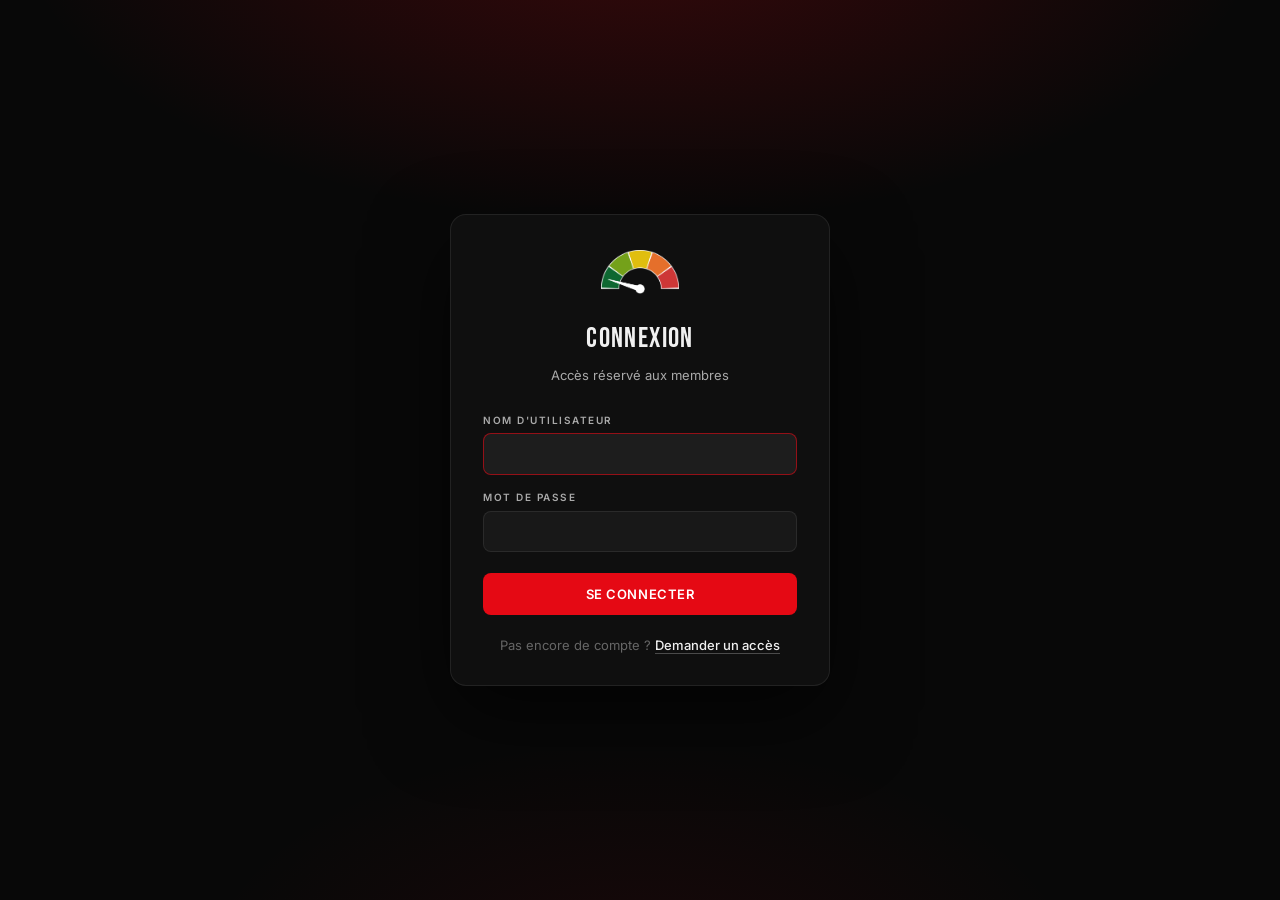
==== login.html @ 47ce6bbd "MyFlix : médiathèque personnelle partagée sur invitation Serveur Node sans dépendance qui diffuse de" ====
<!DOCTYPE html>
<html lang="fr">
<head>
  <meta charset="UTF-8">
  <meta name="viewport" content="width=device-width, initial-scale=1.0">
  <title>MyFlix — Connexion</title>
  <link rel="icon" href="data:image/svg+xml,<svg xmlns='http://www.w3.org/2000/svg' viewBox='0 0 100 100'><rect width='100' height='100' rx='12' fill='%23e50914'/><text x='50' y='72' font-size='58' text-anchor='middle' fill='white' font-family='serif'>M</text></svg>">
  <link rel="preconnect" href="https://fonts.googleapis.com">
  <link href="https://fonts.googleapis.com/css2?family=Bebas+Neue&family=Inter:wght@400;500;600&display=swap" rel="stylesheet">
  <style>
    :root {
      --bg:#080808; --bg-card:#0f0f0f; --accent:#e50914; --accent-rgb:229,9,20;
      --text:#f0f0f0; --text-2:#aaa; --text-3:#666; --border:rgba(255,255,255,.08);
      --font-d:'Bebas Neue',sans-serif; --font-b:'Inter',sans-serif;
    }
    *,*::before,*::after { box-sizing:border-box; margin:0; padding:0; }
    body {
      min-height:100vh; display:flex; align-items:center; justify-content:center; padding:24px 16px;
      background:
        radial-gradient(ellipse 70% 50% at 50% -10%, rgba(var(--accent-rgb),.22), transparent 70%),
        radial-gradient(ellipse 50% 40% at 50% 110%, rgba(var(--accent-rgb),.08), transparent 70%),
        var(--bg);
      color:var(--text); font-family:var(--font-b); font-size:14px; line-height:1.6;
    }
    .card {
      width:100%; max-width:380px; background:var(--bg-card); border:1px solid var(--border);
      border-radius:16px; padding:2.2rem 2rem 1.8rem; box-shadow:0 30px 80px rgba(0,0,0,.6);
    }
    .logo { display:flex; justify-content:center; margin-bottom:1.4rem; }
    .logo img { height:44px; width:auto; }
    .logo span { display:none; font-family:var(--font-d); font-size:34px; letter-spacing:.06em; color:var(--accent); }
    h1 { font-family:var(--font-d); font-weight:400; font-size:28px; letter-spacing:.05em; text-align:center; }
    .sub { color:var(--text-2); font-size:13px; text-align:center; margin:.25rem 0 1.6rem; }
    form { display:flex; flex-direction:column; gap:.9rem; }
    label { display:block; font-size:10px; font-weight:600; letter-spacing:1.5px; text-transform:uppercase; color:var(--text-2); margin-bottom:.35rem; }
    label .opt { text-transform:none; letter-spacing:0; font-weight:400; color:var(--text-3); }
    input, textarea {
      width:100%; background:rgba(255,255,255,.04); border:1px solid var(--border); border-radius:8px;
      color:var(--text); font-family:var(--font-b); font-size:14px; padding:.7rem .85rem; outline:none;
      transition:border-color .15s, background .15s;
    }
    textarea { resize:vertical; min-height:72px; }
    input:focus, textarea:focus { border-color:rgba(var(--accent-rgb),.6); background:rgba(255,255,255,.06); }
    button.primary {
      margin-top:.4rem; width:100%; background:var(--accent); color:#fff; border:none; border-radius:8px;
      font-family:var(--font-b); font-size:13px; font-weight:600; letter-spacing:.04em; text-transform:uppercase;
      padding:.8rem 1rem; cursor:pointer; transition:opacity .15s, transform .1s;
    }
    button.primary:hover { opacity:.9; }
    button.primary:active { transform:scale(.99); }
    button.primary:disabled { opacity:.5; cursor:wait; }
    .switch { margin-top:1.3rem; text-align:center; color:var(--text-3); font-size:13px; }
    .switch a { color:var(--text); text-decoration:none; font-weight:500; border-bottom:1px solid rgba(255,255,255,.25); cursor:pointer; }
    .switch a:hover { border-color:var(--accent); }
    .error {
      display:none; font-size:12px; color:#ff6b6b; background:rgba(var(--accent-rgb),.08);
      border:1px solid rgba(var(--accent-rgb),.25); border-radius:8px; padding:.55rem .75rem;
    }
    .error.show { display:block; }
    .notice { text-align:center; }
    .notice .icon {
      width:56px; height:56px; border-radius:50%; margin:0 auto 1rem; display:flex; align-items:center; justify-content:center;
      background:rgba(var(--accent-rgb),.12); border:1px solid rgba(var(--accent-rgb),.3); color:var(--accent);
    }
    .notice p { color:var(--text-2); font-size:13px; margin-top:.5rem; }
    [hidden] { display:none !important; }
  </style>
</head>
<body>

<main class="card">
  <div class="logo">
    <img src="images/website-logo.png" alt="MyFlix" onerror="this.style.display='none';this.nextElementSibling.style.display='block'">
    <span>MYFLIX</span>
  </div>

  <!-- Connexion -->
  <section id="view-login" hidden>
    <h1>Connexion</h1>
    <p class="sub">Accès réservé aux membres</p>
    <form id="form-login">
      <div><label for="login-user">Nom d'utilisateur</label><input id="login-user" name="username" autocomplete="username" required></div>
      <div><label for="login-pwd">Mot de passe</label><input id="login-pwd" name="password" type="password" autocomplete="current-password" required></div>
      <div class="error" role="alert"></div>
      <button class="primary" type="submit">Se connecter</button>
    </form>
    <p class="switch">Pas encore de compte ? <a data-go="register">Demander un accès</a></p>
  </section>

  <!-- Demande d'accès -->
  <section id="view-register" hidden>
    <h1>Demander un accès</h1>
    <p class="sub">Ta demande sera examinée avant que tu puisses entrer</p>
    <form id="form-register">
      <div><label for="reg-user">Nom d'utilisateur</label><input id="reg-user" name="username" autocomplete="username" minlength="3" maxlength="30" required></div>
      <div><label for="reg-pwd">Mot de passe</label><input id="reg-pwd" name="password" type="password" autocomplete="new-password" minlength="8" required placeholder="8 caractères minimum"></div>
      <div><label for="reg-pwd2">Confirmer le mot de passe</label><input id="reg-pwd2" name="password2" type="password" autocomplete="new-password" minlength="8" required></div>
      <div><label for="reg-msg">Qui es-tu ? <span class="opt">(facultatif)</span></label><textarea id="reg-msg" name="message" maxlength="300" placeholder="Un mot pour que je te reconnaisse"></textarea></div>
      <div class="error" role="alert"></div>
      <button class="primary" type="submit">Envoyer la demande</button>
    </form>
    <p class="switch">Déjà un compte ? <a data-go="login">Se connecter</a></p>
  </section>

  <!-- Premier lancement : compte administrateur -->
  <section id="view-setup" hidden>
    <h1>Bienvenue</h1>
    <p class="sub">Crée ton compte administrateur. Toi seul pourras gérer le catalogue et valider les demandes d'accès.</p>
    <form id="form-setup">
      <div><label for="setup-user">Nom d'utilisateur</label><input id="setup-user" name="username" autocomplete="username" minlength="3" maxlength="30" required></div>
      <div><label for="setup-pwd">Mot de passe</label><input id="setup-pwd" name="password" type="password" autocomplete="new-password" minlength="8" required placeholder="8 caractères minimum"></div>
      <div><label for="setup-pwd2">Confirmer le mot de passe</label><input id="setup-pwd2" name="password2" type="password" autocomplete="new-password" minlength="8" required></div>
      <div class="error" role="alert"></div>
      <button class="primary" type="submit">Créer le compte</button>
    </form>
  </section>

  <!-- Demande en attente -->
  <section id="view-pending" class="notice" hidden>
    <div class="icon"><svg width="24" height="24" viewBox="0 0 24 24" fill="none" stroke="currentColor" stroke-width="2" stroke-linecap="round" stroke-linejoin="round"><circle cx="12" cy="12" r="10"/><polyline points="12 6 12 12 16 14"/></svg></div>
    <h1>Demande en attente</h1>
    <p>Ta demande d'accès a bien été envoyée. Tu pourras te connecter dès qu'elle aura été validée.</p>
    <p class="switch"><a data-go="login">Retour à la connexion</a></p>
  </section>

  <!-- Demande refusée -->
  <section id="view-rejected" class="notice" hidden>
    <div class="icon"><svg width="24" height="24" viewBox="0 0 24 24" fill="none" stroke="currentColor" stroke-width="2.5" stroke-linecap="round"><line x1="18" y1="6" x2="6" y2="18"/><line x1="6" y1="6" x2="18" y2="18"/></svg></div>
    <h1>Accès refusé</h1>
    <p>Ta demande d'accès n'a pas été acceptée.</p>
    <p class="switch"><a data-go="login">Retour à la connexion</a></p>
  </section>

  <!-- Site pas encore configuré (visiteur extérieur) -->
  <section id="view-unavailable" class="notice" hidden>
    <h1>Bientôt disponible</h1>
    <p>Le site est en cours de configuration. Reviens un peu plus tard.</p>
  </section>
</main>

<script>
(() => {
  const views = ['login','register','setup','pending','rejected','unavailable'];
  const show = (name) => {
    views.forEach(v => { document.getElementById('view-' + v).hidden = v !== name; });
    const first = document.querySelector('#view-' + name + ' input');
    if (first) first.focus();
  };
  document.querySelectorAll('[data-go]').forEach(a => a.addEventListener('click', () => show(a.dataset.go)));

  const post = async (url, body) => {
    try {
      const r = await fetch(url, { method:'POST', headers:{'Content-Type':'application/json'}, body:JSON.stringify(body) });
      return { status: r.status, data: await r.json().catch(() => ({})) };
    } catch(e) { return { status: 0, data: { error: 'Serveur injoignable' } }; }
  };

  // Branche un formulaire : validation, envoi, affichage des erreurs
  const bind = (formId, handler) => {
    const form = document.getElementById(formId);
    const err  = form.querySelector('.error');
    const btn  = form.querySelector('button[type=submit]');
    form.addEventListener('submit', async (e) => {
      e.preventDefault();
      err.classList.remove('show');
      const f = Object.fromEntries(new FormData(form));
      if (f.password2 !== undefined && f.password !== f.password2) {
        err.textContent = 'Les mots de passe ne correspondent pas'; err.classList.add('show'); return;
      }
      btn.disabled = true;
      const msg = await handler(f);
      btn.disabled = false;
      if (msg) { err.textContent = msg; err.classList.add('show'); }
    });
  };

  bind('form-login', async (f) => {
    const { status, data } = await post('/api/auth/login', { username:f.username, password:f.password });
    if (data.ok) { location.href = '/'; return; }
    if (data.status === 'pending')  { show('pending');  return; }
    if (data.status === 'rejected') { show('rejected'); return; }
    return data.error || 'Connexion impossible';
  });

  bind('form-register', async (f) => {
    const { data } = await post('/api/auth/register', { username:f.username, password:f.password, message:f.message });
    if (data.ok) { document.getElementById('form-register').reset(); show('pending'); return; }
    return data.error || 'Envoi impossible';
  });

  bind('form-setup', async (f) => {
    const { data } = await post('/api/auth/setup', { username:f.username, password:f.password });
    if (data.ok) { location.href = '/'; return; }
    return data.error || 'Création impossible';
  });

  fetch('/api/auth/state').then(r => r.json()).then(s => {
    if (s.needsSetup) show(s.setupAllowed ? 'setup' : 'unavailable');
    else show('login');
  }).catch(() => show('login'));
})();
</script>
</body>
</html>
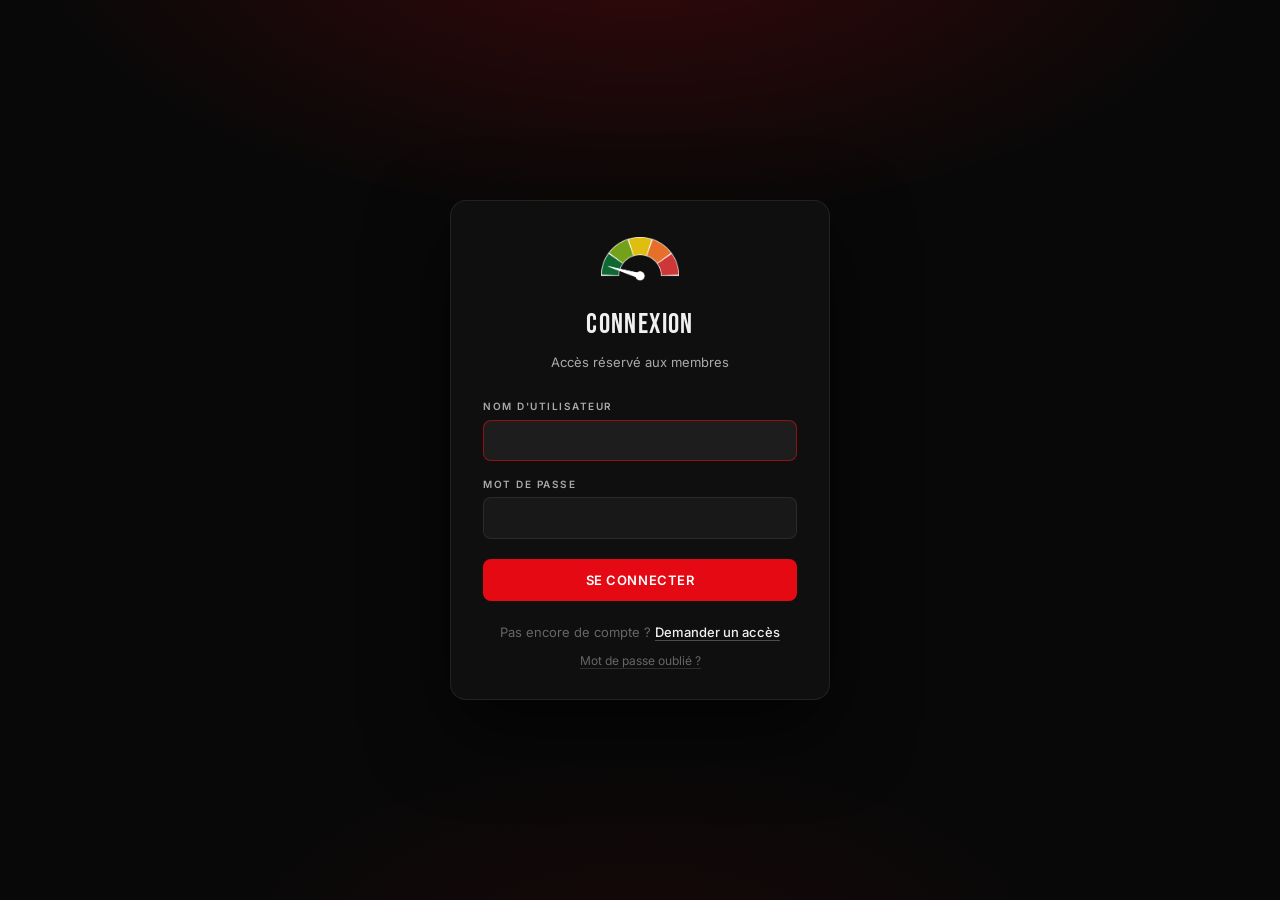
==== commit 9c6ac87d: "Gestion des mots de passe - « Mon compte » : changer son mot de passe (les autres appareils sont   d" ====
--- a/login.html
+++ b/login.html
@@ -52,6 +52,8 @@
     .switch { margin-top:1.3rem; text-align:center; color:var(--text-3); font-size:13px; }
     .switch a { color:var(--text); text-decoration:none; font-weight:500; border-bottom:1px solid rgba(255,255,255,.25); cursor:pointer; }
     .switch a:hover { border-color:var(--accent); }
+    .switch.forgot { margin-top:.5rem; font-size:12px; }
+    .switch.forgot a { color:var(--text-3); font-weight:400; border-bottom-color:rgba(255,255,255,.12); }
     .error {
       display:none; font-size:12px; color:#ff6b6b; background:rgba(var(--accent-rgb),.08);
       border:1px solid rgba(var(--accent-rgb),.25); border-radius:8px; padding:.55rem .75rem;
@@ -85,6 +87,27 @@
       <button class="primary" type="submit">Se connecter</button>
     </form>
     <p class="switch">Pas encore de compte ? <a data-go="register">Demander un accès</a></p>
+    <p class="switch forgot"><a data-go="forgot">Mot de passe oublié ?</a></p>
+  </section>
+
+  <!-- Mot de passe oublié -->
+  <section id="view-forgot" hidden>
+    <h1>Mot de passe oublié</h1>
+    <p class="sub">L'administrateur sera prévenu et te donnera un mot de passe temporaire</p>
+    <form id="form-forgot">
+      <div><label for="forgot-user">Nom d'utilisateur</label><input id="forgot-user" name="username" autocomplete="username" required></div>
+      <div class="error" role="alert"></div>
+      <button class="primary" type="submit">Prévenir l'administrateur</button>
+    </form>
+    <p class="switch"><a data-go="login">Retour à la connexion</a></p>
+  </section>
+
+  <!-- Demande de mot de passe envoyée -->
+  <section id="view-forgot-sent" class="notice" hidden>
+    <div class="icon"><svg width="24" height="24" viewBox="0 0 24 24" fill="none" stroke="currentColor" stroke-width="2" stroke-linecap="round" stroke-linejoin="round"><path d="M22 2 11 13"/><path d="M22 2 15 22l-4-9-9-4 20-7z"/></svg></div>
+    <h1>C'est noté</h1>
+    <p>Si ce compte existe, l'administrateur a été prévenu. Il t'enverra un mot de passe temporaire, que tu changeras à la connexion.</p>
+    <p class="switch"><a data-go="login">Retour à la connexion</a></p>
   </section>
 
   <!-- Demande d'accès -->
@@ -140,13 +163,16 @@
 
 <script>
 (() => {
-  const views = ['login','register','setup','pending','rejected','unavailable'];
+  const views = ['login','register','setup','pending','rejected','unavailable','forgot','forgot-sent'];
   const show = (name) => {
     views.forEach(v => { document.getElementById('view-' + v).hidden = v !== name; });
     const first = document.querySelector('#view-' + name + ' input');
     if (first) first.focus();
   };
-  document.querySelectorAll('[data-go]').forEach(a => a.addEventListener('click', () => show(a.dataset.go)));
+  document.querySelectorAll('[data-go]').forEach(a => a.addEventListener('click', () => {
+    if (a.dataset.go === 'forgot') document.getElementById('forgot-user').value = document.getElementById('login-user').value;
+    show(a.dataset.go);
+  }));
 
   const post = async (url, body) => {
     try {
@@ -188,6 +214,12 @@
     return data.error || 'Envoi impossible';
   });
 
+  bind('form-forgot', async (f) => {
+    const { data } = await post('/api/auth/forgot', { username:f.username });
+    if (data.ok) { document.getElementById('form-forgot').reset(); show('forgot-sent'); return; }
+    return data.error || 'Envoi impossible';
+  });
+
   bind('form-setup', async (f) => {
     const { data } = await post('/api/auth/setup', { username:f.username, password:f.password });
     if (data.ok) { location.href = '/'; return; }
